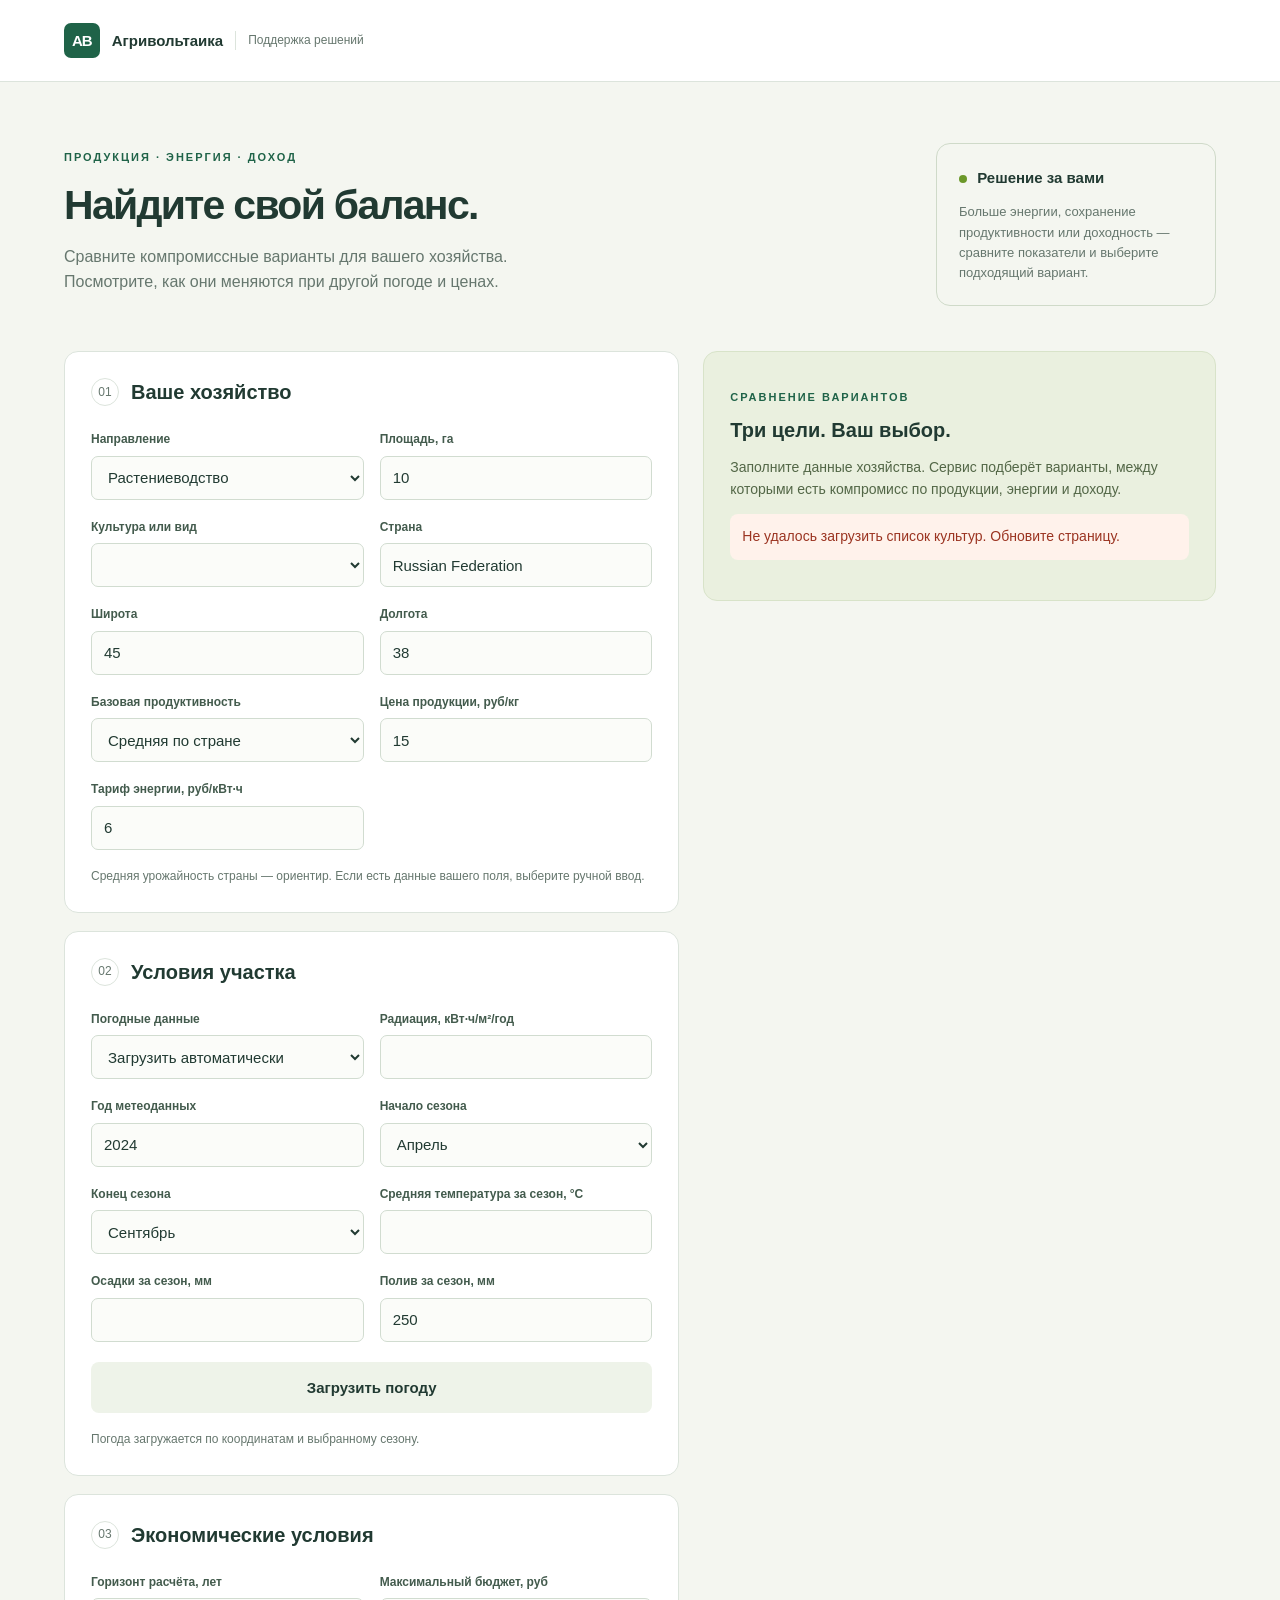
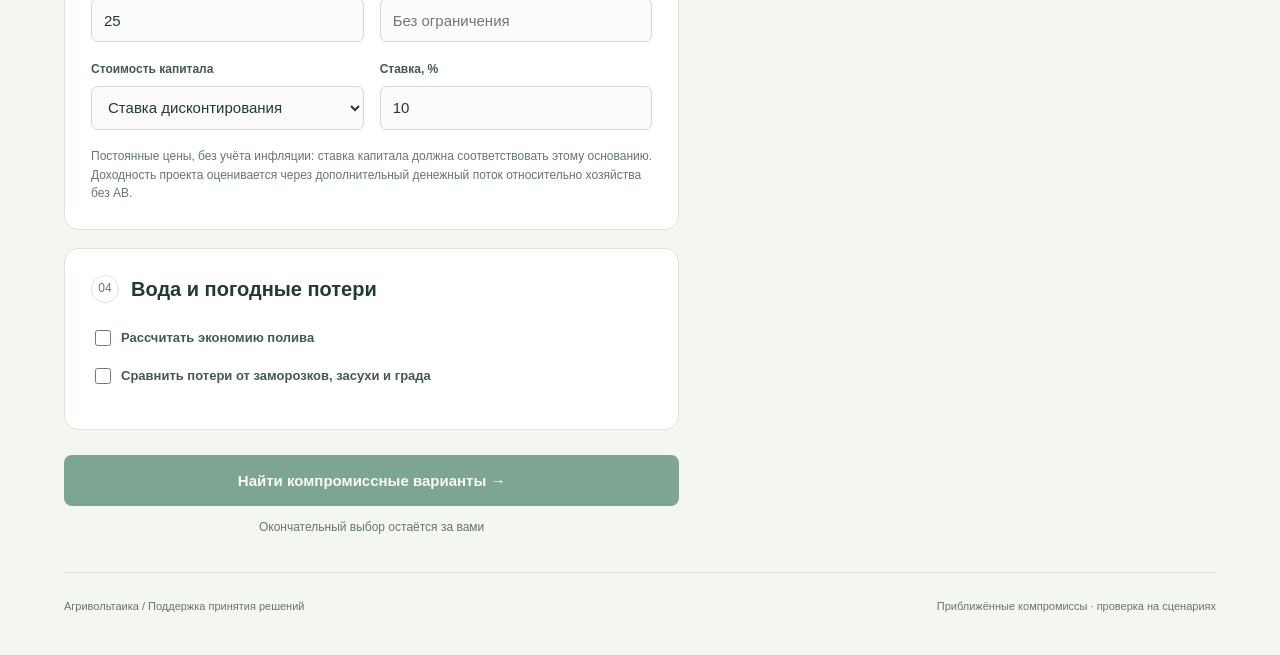
==== static/index.html @ e9e079dd "Add files via upload" ====
<!doctype html><html lang="ru"><head><meta charset="utf-8"><meta name="viewport" content="width=device-width,initial-scale=1"><title>Агривольтаика — выберите свой компромисс</title><link rel="stylesheet" href="/static/styles.css"><script src="/static/app.js" defer></script></head>
<body><header><a class="brand" href="/calculator"><span class="mark">АВ</span>Агривольтаика <span class="tag">Поддержка решений</span></a></header><main>
<div class="intro"><div><p class="eyebrow">ПРОДУКЦИЯ · ЭНЕРГИЯ · ДОХОД</p><h1>Найдите свой баланс.</h1><p class="lead">Сравните компромиссные варианты для вашего хозяйства.<br>Посмотрите, как они меняются при другой погоде и ценах.</p></div><aside><span class="dot"></span> Решение за вами<p>Больше энергии, сохранение продуктивности или доходность — сравните показатели и выберите подходящий вариант.</p></aside></div>
<div class="workspace"><form id="project-form">
<section class="card"><div class="section-title"><span>01</span><h2>Ваше хозяйство</h2></div><div class="fields">
<label>Направление<select name="sector" id="sector"><option value="crop">Растениеводство</option><option value="aqua">Аквакультура</option><option value="forest">Лесное хозяйство</option></select></label>
<label>Площадь, га<input name="area_ha" type="number" min="0.001" max="1000000" step="any" value="10" required></label>
<label>Культура или вид<select name="product_name" id="product-list" required></select></label>
<label>Страна<input name="country" value="Russian Federation" required></label>
<label>Широта<input name="lat" type="number" min="-90" max="90" step="any" value="45" required></label>
<label>Долгота<input name="lon" type="number" min="-180" max="180" step="any" value="38" required></label>
<label id="baseline-mode-field">Базовая продуктивность<select name="baseline_mode" id="baseline-mode"><option value="fao">Средняя по стране</option><option value="manual">Данные моего хозяйства</option></select></label>
<label id="baseline-field"><span id="yield-label">Базовая продуктивность, кг/га/год</span><input name="base_productivity" type="number" min="0.001" max="1000000000" step="any" value="4000"></label>
<label><span id="price-label">Цена продукции, руб/кг</span><input name="product_price" type="number" min="0" step="any" value="15" required></label>
<label>Тариф энергии, руб/кВт·ч<input name="energy_price" type="number" min="0" step="any" value="6" required></label>
</div><p class="hint" id="baseline-note">Средняя урожайность страны — ориентир. Если есть данные вашего поля, выберите ручной ввод.</p></section>
<section class="card"><div class="section-title"><span>02</span><h2>Условия участка</h2></div><div class="fields">
<label>Погодные данные<select name="weather_source" id="weather-source"><option value="nasa">Загрузить автоматически</option><option value="manual">Ввести вручную</option></select></label>
<label id="radiation-field">Радиация, кВт·ч/м²/год<input name="radiation_annual" type="number" min="1" max="4000" step="any" value="1400"></label>
<label>Год метеоданных<input name="weather_year" type="number" min="1984" max="2100" value="2024" required></label>
<label>Начало сезона<select name="season_start_month" id="season-start"></select></label><label>Конец сезона<select name="season_end_month" id="season-end"></select></label>
<label>Средняя температура за сезон, °C<input name="growing_season_temperature_c" type="number" min="-20" max="50" step="any" value="22" required></label>
<label>Осадки за сезон, мм<input name="growing_season_rainfall_mm" type="number" min="0" max="10000" step="any" value="300" required></label>
<label>Полив за сезон, мм<input name="irrigation_mm" type="number" min="0" max="10000" step="any" value="250" required></label>
</div><button type="button" id="load-weather" class="secondary">Загрузить погоду</button><p class="hint" id="weather-status" role="status">Погода загружается по координатам и выбранному сезону.</p></section>
<section class="card"><div class="section-title"><span>03</span><h2>Экономические условия</h2></div><div class="fields">
<label>Горизонт расчёта, лет<input name="project_years" type="number" min="1" max="100" value="25" required></label>
<label>Максимальный бюджет, руб<input name="budget_rub" type="number" min="1" max="1000000000000" step="any" placeholder="Без ограничения"></label>
<label>Стоимость капитала<select name="capital_method" id="capital-method"><option value="direct">Ставка дисконтирования</option><option value="wacc">Рассчитать WACC</option></select></label>
<label id="direct-rate">Ставка, %<input name="discount_rate_pct" type="number" min="0" max="100" step="any" value="10"></label>
</div><div id="wacc-fields" class="fields" hidden>
<label>Доля собственного капитала, %<input name="equity_share_pct" type="number" min="0" max="100" step="any" value="60"></label>
<label>Стоимость собственного капитала, %<input name="cost_of_equity_pct" type="number" min="0" max="100" step="any" value="15"></label>
<label>Стоимость долга, %<input name="cost_of_debt_pct" type="number" min="0" max="100" step="any" value="12"></label>
<label>Налоговая ставка для WACC, %<input name="tax_rate_pct" type="number" min="0" max="100" step="any" value="0"></label></div>
<p class="hint">Постоянные цены, без учёта инфляции: ставка капитала должна соответствовать этому основанию. Доходность проекта оценивается через дополнительный денежный поток относительно хозяйства без АВ.</p></section>
<section class="card crop-only"><div class="section-title"><span>04</span><h2>Вода и погодные потери</h2></div>
<label class="check"><input type="checkbox" name="water_enabled" id="water-enabled"> Рассчитать экономию полива</label>
<div id="water-fields" hidden><div class="fields">
<label>Испарение почвы и расход воды растениями без панелей, мм/сезон<input name="baseline_et_mm" type="number" min="1" step="any" value="500"></label>
<label>Из них испарение с почвы, мм<input name="soil_evaporation_mm" type="number" min="0" step="any" value="150"></label>
<label>Эффективные осадки, мм<input name="effective_rainfall_mm" type="number" min="0" step="any" value="250"></label>
<label>Эффективность полива, доля<input name="irrigation_efficiency" type="number" min="0.01" max="1" step="any" value="0.8"></label>
<label>Переменные затраты на воду, руб/м³<input name="water_cost_rub_m3" type="number" min="0" step="any" value="10"></label>
</div><p class="hint">Экономия различается между вариантами и погодными сценариями. Осадки здесь — часть, доступная растениям, а не общая сумма.</p></div>
<label class="check"><input type="checkbox" name="risks_enabled" id="risks-enabled"> Сравнить потери от заморозков, засухи и града</label>
<div id="risks-fields" hidden><p class="hint">Защитный эффект по умолчанию не предполагается. Предельные снижения — ваши сценарные допущения; фактическое расчётное снижение зависит от варианта.</p><div id="hazards"></div>
<label class="check"><input type="checkbox" name="events_are_mutually_exclusive"> Классы событий не пересекаются</label>
<label class="check"><input type="checkbox" name="include_in_cash_flow"> Учесть ожидаемые потери в доходе</label>
<p class="hint">Для включения в доход задайте продуктивность до этих потерь. Средняя продуктивность уже может включать погодные потери.</p></div></section>
<div class="submit-bar"><button type="submit" id="calculate">Найти компромиссные варианты →</button><p>Окончательный выбор остаётся за вами</p></div></form>
<aside class="results" aria-live="polite"><div class="card result-intro"><p class="eyebrow">СРАВНЕНИЕ ВАРИАНТОВ</p><h2 id="result-title">Три цели. Ваш выбор.</h2><p id="result-note">Заполните данные хозяйства. Сервис подберёт варианты, между которыми есть компромисс по продукции, энергии и доходу.</p><p id="progress" hidden>Сравниваем варианты и проверяем погодные и экономические сценарии…</p><p id="stale" class="notice" hidden>Данные изменены. Пересчитайте варианты перед выбором.</p><p id="error" role="alert" hidden></p></div>
<div id="result" hidden><div class="card"><h3>Энергия и продуктивность</h3><svg id="pareto-chart" viewBox="0 0 500 240" role="img" aria-label="Компромиссы между продуктивностью и выработкой энергии"></svg><p class="hint">Каждая точка — вариант. Нажмите, чтобы посмотреть его показатели. Зелёный цвет — NPV не ниже нуля.</p><div id="variant-buttons" class="variant-buttons"></div><details><summary>Сравнить все варианты по трём целям</summary><div class="table-scroll"><table><thead><tr><th>Вариант</th><th>Продуктивность</th><th>МВт·ч/год</th><th>NPV, млн ₽</th><th>Поток первого года, млн ₽</th></tr></thead><tbody id="comparison-table"></tbody></table></div></details></div>
<div class="card"><p class="eyebrow" id="variant-title"></p><div class="metrics"><div class="metric"><span>Продуктивность</span><strong id="yield"></strong><small id="yield-change"></small></div><div class="metric"><span>Годовая выработка</span><strong id="generation"></strong><small id="power"></small></div><div class="metric primary"><span>NPV проекта</span><strong id="npv"></strong><small id="rate-used"></small></div><div class="metric"><span>Поток в первый год</span><strong id="income"></strong><small>прирост относительно хозяйства без АВ</small></div></div><dl id="effects"></dl><div id="risk-results"></div><button id="choose" type="button">Выбрать этот вариант</button><p id="selection-status" class="hint"></p></div>
<div class="card"><h3>Устойчивость к изменению условий</h3><p id="robustness-note"></p><div class="table-scroll"><table><thead><tr><th>Сценарий</th><th>Продуктивность</th><th>Энергия, МВт·ч</th><th>NPV, млн ₽</th></tr></thead><tbody id="scenario-table"></tbody></table></div><p class="hint">Сценарии равноправны. Доля положительных результатов не означает вероятность успеха.</p></div>
<div class="card"><p class="hint" id="calculation-id"></p><button id="download" type="button" class="secondary">Скачать сравнение JSON</button></div></div></aside></div>
<footer>Агривольтаика / Поддержка принятия решений <span>Приближённые компромиссы · проверка на сценариях</span></footer></main></body></html>
---- static/styles.css ----
:root{--ink:#213a32;--muted:#66776e;--green:#1f6348;--line:#dce4dc;--paper:#f4f6f0;--white:#fff;--accent:#ddea99}*{box-sizing:border-box}body{margin:0;background:var(--paper);color:var(--ink);font:15px/1.55 -apple-system,BlinkMacSystemFont,"Segoe UI",sans-serif}header{padding:23px 5%;display:flex;justify-content:space-between;align-items:center;border-bottom:1px solid var(--line);background:#fff}a{color:inherit;text-decoration:none}.brand{display:flex;align-items:center;gap:12px;font-weight:650}.mark{padding:6px 8px;background:var(--green);color:white;border-radius:7px;letter-spacing:-1px}.tag{font-size:12px;font-weight:400;color:var(--muted);border-left:1px solid var(--line);padding-left:12px}main{max-width:1440px;margin:auto;padding:0 5%}.intro{display:flex;align-items:center;justify-content:space-between;gap:45px;padding:56px 0 40px}.eyebrow{font-size:11px;letter-spacing:2px;font-weight:750;color:var(--green)}h1{font-size:clamp(30px,3.2vw,48px);line-height:1.15;letter-spacing:-1.7px;margin:16px 0}h2{font-size:20px;line-height:1.3;margin:0}h3{font-size:15px;margin:0 0 18px}.lead{color:var(--muted);font-size:16px}.intro aside{max-width:280px;padding:22px;border:1px solid #cfdac9;border-radius:14px;font-weight:600}.intro aside p{font-size:13px;color:var(--muted);font-weight:400;margin-bottom:0}.dot{display:inline-block;width:8px;height:8px;background:#6b9829;border-radius:50%;margin-right:6px}.workspace{display:grid;grid-template-columns:minmax(0,1.2fr) minmax(0,1fr);gap:24px;align-items:start}.card{background:var(--white);border:1px solid var(--line);border-radius:14px;padding:26px;margin-bottom:18px}.section-title{display:flex;align-items:center;gap:12px;margin-bottom:24px}.section-title>span{font-size:12px;color:var(--muted);border:1px solid var(--line);border-radius:50%;width:28px;height:28px;display:grid;place-items:center}.fields{display:grid;grid-template-columns:1fr 1fr;gap:18px 16px;margin-top:14px}label{display:flex;flex-direction:column;gap:7px;font-size:12px;font-weight:550;color:#435b4d}input,select{font:15px inherit;font-size:15px;background:#fbfcf9;color:var(--ink);border:1px solid #d1dcd0;border-radius:7px;padding:11px 12px;width:100%;height:44px}input:focus,select:focus,button:focus-visible{outline:2px solid #87ac74;outline-offset:2px}.hint{font-size:12px;line-height:1.55;color:var(--muted);margin:17px 0 0}.check{flex-direction:row;align-items:center;margin:16px 0;font-size:13px}.check input{width:16px;height:16px;accent-color:var(--green)}.hazard{border-top:1px solid var(--line);padding-top:18px;margin-top:20px}.hazard h3{margin:0}.submit-bar{margin:25px 0 35px}.submit-bar p{font-size:12px;color:var(--muted);text-align:center}button{cursor:pointer;font:inherit;border:0;border-radius:8px;padding:14px 20px;background:var(--green);color:#fff;font-weight:650;width:100%}button span{float:right}button:disabled{opacity:.55;cursor:wait}.secondary{background:#eef3e9;color:var(--ink);margin-top:20px}.results{position:sticky;top:22px}.result-intro{background:#eaf0df;border-color:#d8e3c9}.result-intro p:not(.eyebrow){color:#536747;font-size:14px}.metrics{display:grid;grid-template-columns:1fr 1fr;gap:12px;margin-bottom:18px}.metric{background:white;border:1px solid var(--line);padding:20px;border-radius:12px;display:flex;flex-direction:column;gap:9px}.metric.primary{background:var(--green);color:#fff}.metric span{font-size:12px}.metric strong{font-size:23px;font-weight:650;line-height:1.2}.metric small{font-size:10px;opacity:.8}dl{margin:0}dl div{display:flex;justify-content:space-between;gap:12px;padding:12px 0;border-bottom:1px solid #edf0e9}dt{font-size:13px;color:var(--muted)}dd{margin:0;text-align:right;font-weight:650;font-size:14px}#warnings{font-size:12px;color:var(--muted);padding-left:17px}#warnings li{margin-bottom:9px}#model-note{font-size:13px}#error{color:#9b3421!important;padding:12px;background:#fff2eb;border-radius:8px}.notice{color:#84622a!important}.table-scroll{overflow:auto;max-height:320px}table{border-collapse:collapse;width:100%;font-size:11px}th,td{text-align:right;padding:9px 4px;border-bottom:1px solid var(--line)}th:first-child,td:first-child{text-align:left}summary{font-size:12px;cursor:pointer;margin-top:20px}#cash-chart{width:100%;height:auto}footer{display:flex;justify-content:space-between;gap:20px;border-top:1px solid var(--line);padding:25px 0 40px;font-size:11px;color:var(--muted)}[hidden]{display:none!important}@media(max-width:1000px){main{padding:0 4%}.workspace{grid-template-columns:1fr 1fr}.card{padding:20px}.fields{grid-template-columns:1fr}.intro{gap:24px}.metric{padding:15px}.metric strong{font-size:19px}}@media(max-width:720px){.workspace{grid-template-columns:1fr}.results{position:static}.intro{display:block;padding:30px 0}.intro aside{max-width:none;margin-top:25px}.tag{display:none}.fields{grid-template-columns:1fr 1fr}header{padding:17px 4%}footer{display:block}footer span{display:block;margin-top:8px}}@media(max-width:380px){.fields,.metrics{grid-template-columns:1fr}}@media(prefers-reduced-motion:no-preference){button{transition:background .15s}button:hover{background:#2d7759}}
.variant-buttons{display:flex;gap:7px;flex-wrap:wrap;margin-top:14px}.variant-buttons button{width:34px;padding:6px;border:1px solid #d1dcd0;background:#f4f6f0;color:#31523d}.variant-buttons button.active{background:var(--green);color:white}#pareto-chart{width:100%;height:auto}#pareto-chart circle{cursor:pointer}#pareto-chart circle:focus{outline:none;stroke:#233a28;stroke-width:3}#scenario-table td:first-child{min-width:155px}#choose{margin-top:22px}.results{position:static}#robustness-note{font-size:13px}.metrics .metric{border-radius:8px}

.results,.card{min-width:0}.table-variant{width:auto;padding:4px 9px;font-size:11px}#comparison-table td{white-space:nowrap}
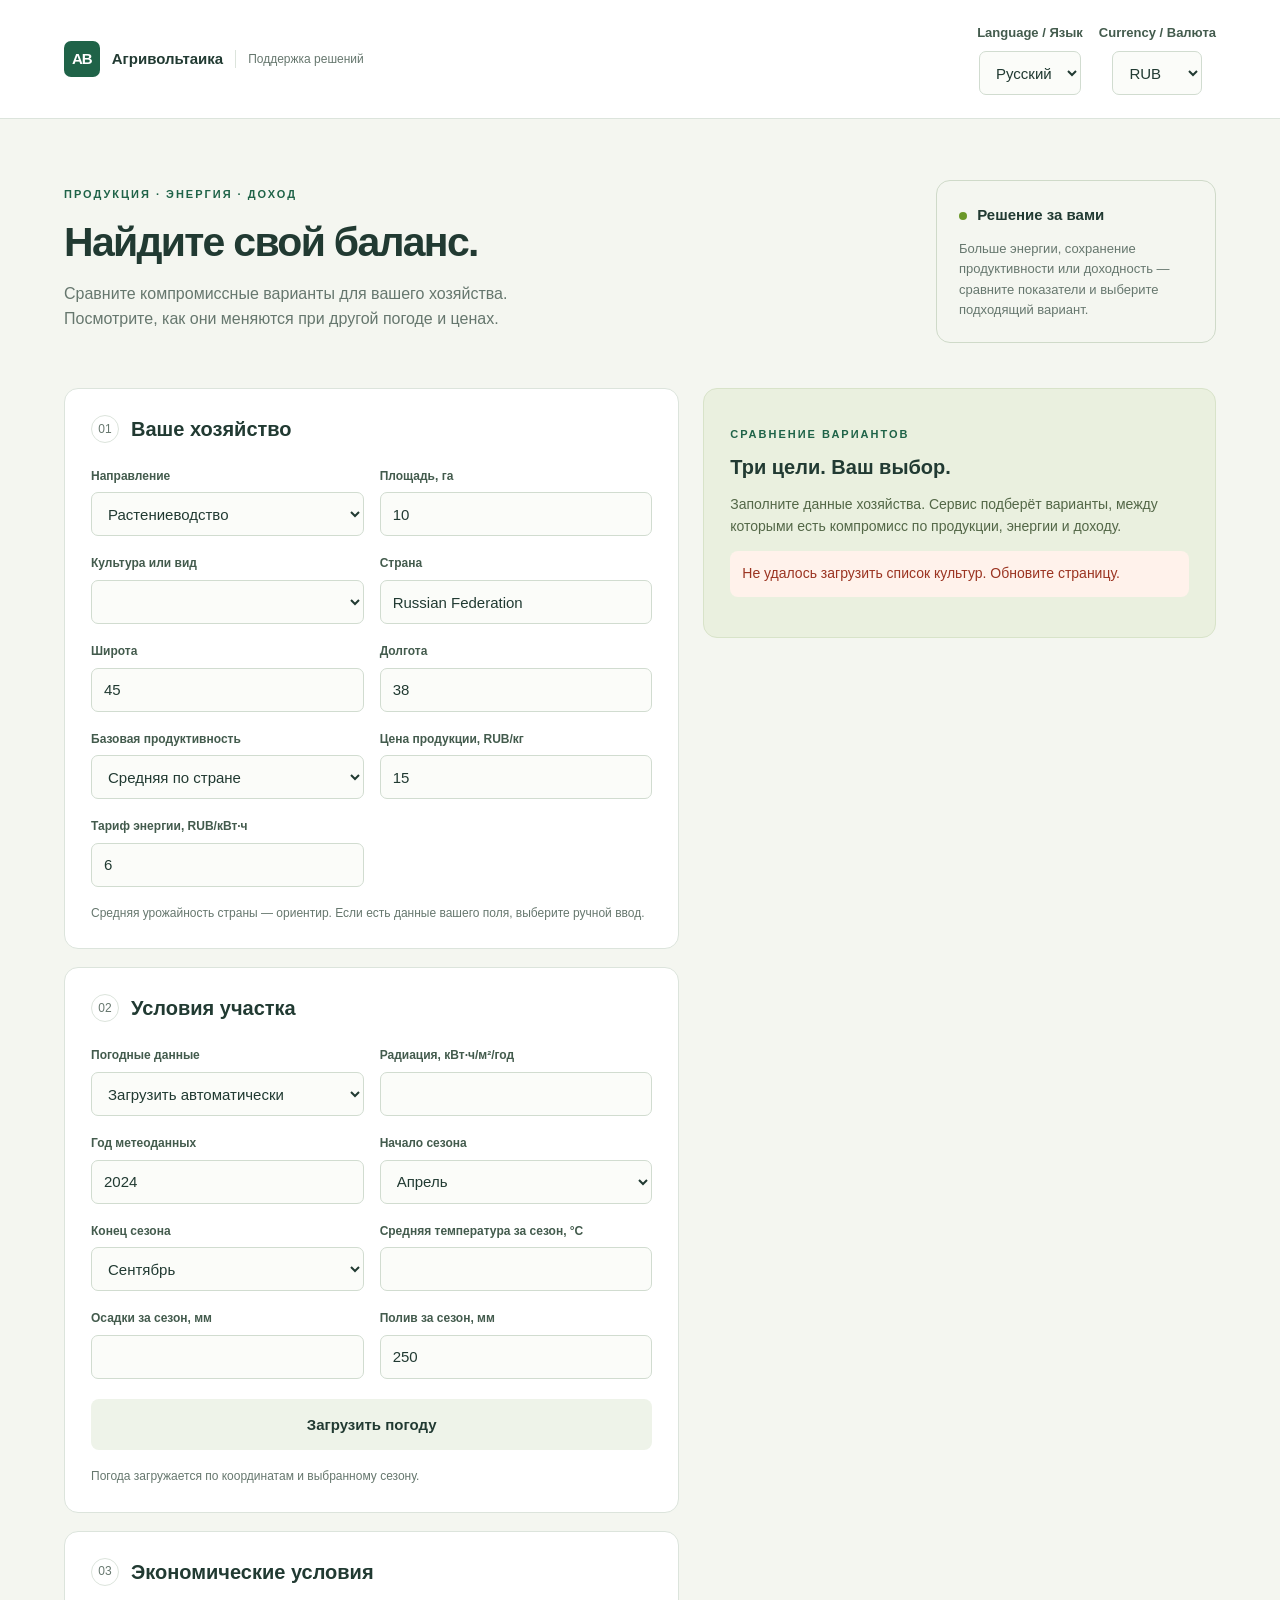
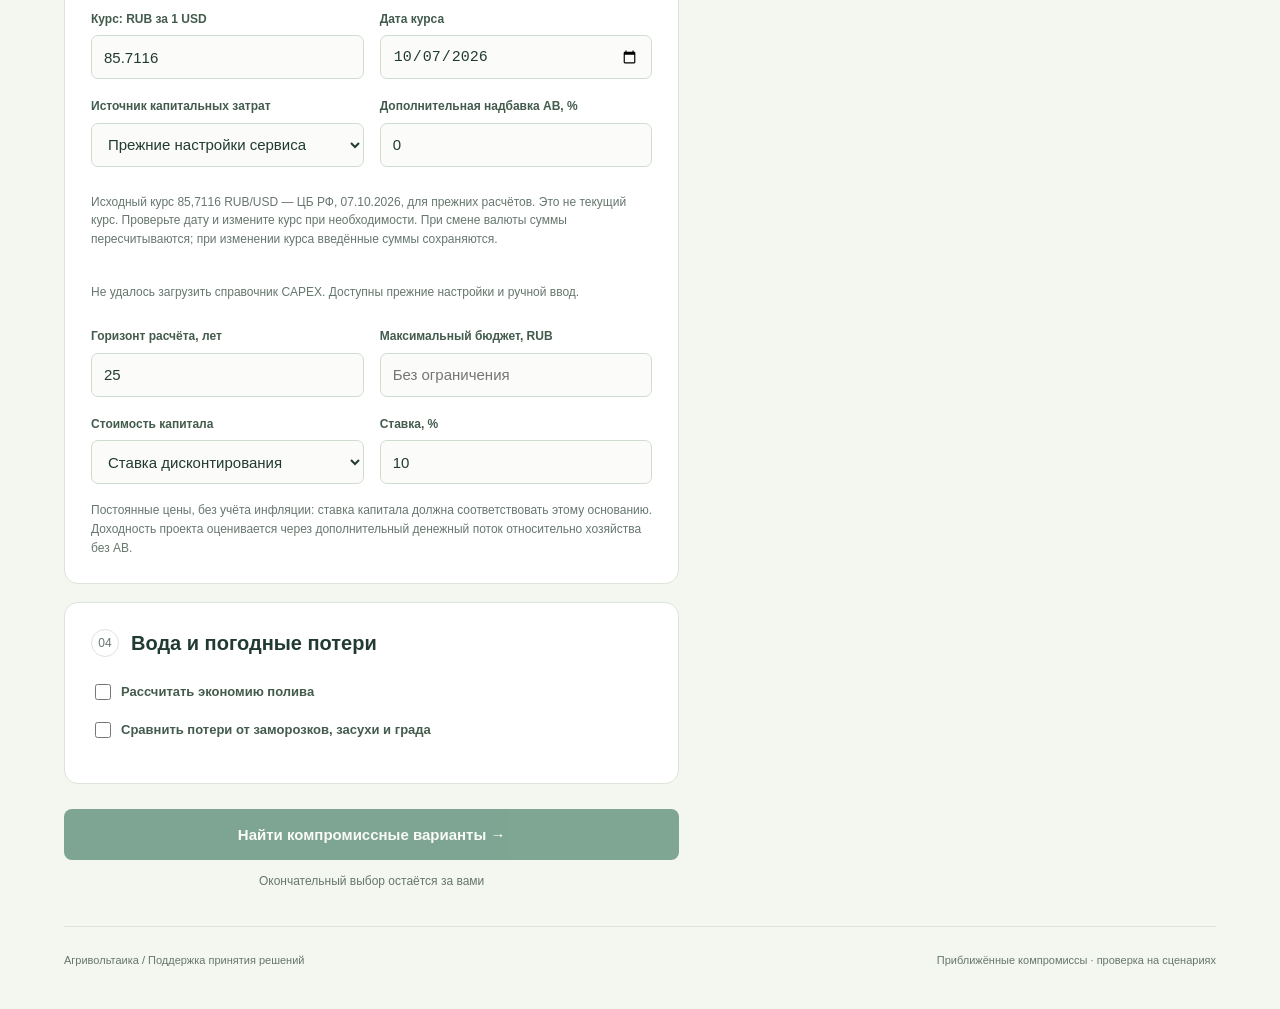
==== commit eb224a1d: "Add files via upload" ====
--- a/static/index.html
+++ b/static/index.html
@@ -1,12 +1,12 @@
-<!doctype html><html lang="ru"><head><meta charset="utf-8"><meta name="viewport" content="width=device-width,initial-scale=1"><title>Агривольтаика — выберите свой компромисс</title><link rel="stylesheet" href="/static/styles.css"><script src="/static/app.js" defer></script></head>
-<body><header><a class="brand" href="/calculator"><span class="mark">АВ</span>Агривольтаика <span class="tag">Поддержка решений</span></a></header><main>
+<!doctype html><html lang="ru"><head><meta charset="utf-8"><meta name="viewport" content="width=device-width,initial-scale=1"><title>Агривольтаика — выберите свой компромисс</title><link rel="stylesheet" href="/static/styles.css"><script src="/static/i18n.js" defer></script><script src="/static/app.js" defer></script></head>
+<body><header><a class="brand" href="/calculator"><span class="mark">АВ</span>Агривольтаика <span class="tag">Поддержка решений</span></a><div class="locale-controls"><label>Language / Язык <select id="ui-language"><option value="ru">Русский</option><option value="en">English</option></select></label><label>Currency / Валюта <select id="ui-currency"><option value="RUB">RUB</option><option value="USD">USD</option></select></label></div></header><main>
 <div class="intro"><div><p class="eyebrow">ПРОДУКЦИЯ · ЭНЕРГИЯ · ДОХОД</p><h1>Найдите свой баланс.</h1><p class="lead">Сравните компромиссные варианты для вашего хозяйства.<br>Посмотрите, как они меняются при другой погоде и ценах.</p></div><aside><span class="dot"></span> Решение за вами<p>Больше энергии, сохранение продуктивности или доходность — сравните показатели и выберите подходящий вариант.</p></aside></div>
 <div class="workspace"><form id="project-form">
 <section class="card"><div class="section-title"><span>01</span><h2>Ваше хозяйство</h2></div><div class="fields">
 <label>Направление<select name="sector" id="sector"><option value="crop">Растениеводство</option><option value="aqua">Аквакультура</option><option value="forest">Лесное хозяйство</option></select></label>
 <label>Площадь, га<input name="area_ha" type="number" min="0.001" max="1000000" step="any" value="10" required></label>
 <label>Культура или вид<select name="product_name" id="product-list" required></select></label>
-<label>Страна<input name="country" value="Russian Federation" required></label>
+<label>Страна<input name="country" value="Russian Federation" list="country-list" required><datalist id="country-list"></datalist></label>
 <label>Широта<input name="lat" type="number" min="-90" max="90" step="any" value="45" required></label>
 <label>Долгота<input name="lon" type="number" min="-180" max="180" step="any" value="38" required></label>
 <label id="baseline-mode-field">Базовая продуктивность<select name="baseline_mode" id="baseline-mode"><option value="fao">Средняя по стране</option><option value="manual">Данные моего хозяйства</option></select></label>
@@ -24,6 +24,13 @@
 <label>Полив за сезон, мм<input name="irrigation_mm" type="number" min="0" max="10000" step="any" value="250" required></label>
 </div><button type="button" id="load-weather" class="secondary">Загрузить погоду</button><p class="hint" id="weather-status" role="status">Погода загружается по координатам и выбранному сезону.</p></section>
 <section class="card"><div class="section-title"><span>03</span><h2>Экономические условия</h2></div><div class="fields">
+<label><span id="fx-label"></span><input name="usd_rub" id="usd-rub" type="number" min="0.000001" max="10000" step="any" value="85.7116" required></label>
+<label><span id="fx-date-label"></span><input name="fx_date" id="fx-date" type="date" value="2026-10-07" required></label>
+<label><span id="capex-mode-label"></span><select name="capex_mode" id="capex-mode"><option value="legacy"></option><option value="country"></option><option value="manual"></option></select></label>
+<label id="benchmark-field"><span id="benchmark-label"></span><select name="capex_benchmark_id" id="capex-benchmark"></select></label>
+<label id="manual-capex-field"><span id="manual-capex-label"></span><input name="capex_per_kw_rub" type="number" min="0.000001" max="100000000" step="any" value="60000"></label>
+<label><span id="premium-label"></span><input name="av_premium_pct" type="number" min="0" max="1000" step="any" value="0" required></label>
+<p class="hint wide" id="fx-note"></p><p class="hint wide" id="cost-note"></p>
 <label>Горизонт расчёта, лет<input name="project_years" type="number" min="1" max="100" value="25" required></label>
 <label>Максимальный бюджет, руб<input name="budget_rub" type="number" min="1" max="1000000000000" step="any" placeholder="Без ограничения"></label>
 <label>Стоимость капитала<select name="capital_method" id="capital-method"><option value="direct">Ставка дисконтирования</option><option value="wacc">Рассчитать WACC</option></select></label>
@@ -53,5 +60,5 @@
 <div id="result" hidden><div class="card"><h3>Энергия и продуктивность</h3><svg id="pareto-chart" viewBox="0 0 500 240" role="img" aria-label="Компромиссы между продуктивностью и выработкой энергии"></svg><p class="hint">Каждая точка — вариант. Нажмите, чтобы посмотреть его показатели. Зелёный цвет — NPV не ниже нуля.</p><div id="variant-buttons" class="variant-buttons"></div><details><summary>Сравнить все варианты по трём целям</summary><div class="table-scroll"><table><thead><tr><th>Вариант</th><th>Продуктивность</th><th>МВт·ч/год</th><th>NPV, млн ₽</th><th>Поток первого года, млн ₽</th></tr></thead><tbody id="comparison-table"></tbody></table></div></details></div>
 <div class="card"><p class="eyebrow" id="variant-title"></p><div class="metrics"><div class="metric"><span>Продуктивность</span><strong id="yield"></strong><small id="yield-change"></small></div><div class="metric"><span>Годовая выработка</span><strong id="generation"></strong><small id="power"></small></div><div class="metric primary"><span>NPV проекта</span><strong id="npv"></strong><small id="rate-used"></small></div><div class="metric"><span>Поток в первый год</span><strong id="income"></strong><small>прирост относительно хозяйства без АВ</small></div></div><dl id="effects"></dl><div id="risk-results"></div><button id="choose" type="button">Выбрать этот вариант</button><p id="selection-status" class="hint"></p></div>
 <div class="card"><h3>Устойчивость к изменению условий</h3><p id="robustness-note"></p><div class="table-scroll"><table><thead><tr><th>Сценарий</th><th>Продуктивность</th><th>Энергия, МВт·ч</th><th>NPV, млн ₽</th></tr></thead><tbody id="scenario-table"></tbody></table></div><p class="hint">Сценарии равноправны. Доля положительных результатов не означает вероятность успеха.</p></div>
-<div class="card"><p class="hint" id="calculation-id"></p><button id="download" type="button" class="secondary">Скачать сравнение JSON</button></div></div></aside></div>
+<div class="card"><p class="hint" id="result-cost-basis"></p><p class="hint" id="calculation-id"></p><button id="download" type="button" class="secondary">Скачать сравнение JSON</button></div></div></aside></div>
 <footer>Агривольтаика / Поддержка принятия решений <span>Приближённые компромиссы · проверка на сценариях</span></footer></main></body></html>
--- a/static/styles.css
+++ b/static/styles.css
@@ -2,3 +2,4 @@
 .variant-buttons{display:flex;gap:7px;flex-wrap:wrap;margin-top:14px}.variant-buttons button{width:34px;padding:6px;border:1px solid #d1dcd0;background:#f4f6f0;color:#31523d}.variant-buttons button.active{background:var(--green);color:white}#pareto-chart{width:100%;height:auto}#pareto-chart circle{cursor:pointer}#pareto-chart circle:focus{outline:none;stroke:#233a28;stroke-width:3}#scenario-table td:first-child{min-width:155px}#choose{margin-top:22px}.results{position:static}#robustness-note{font-size:13px}.metrics .metric{border-radius:8px}
 
 .results,.card{min-width:0}.table-variant{width:auto;padding:4px 9px;font-size:11px}#comparison-table td{white-space:nowrap}
+.locale-controls{display:flex;gap:16px;flex-wrap:wrap}.locale-controls label{display:flex;align-items:center;gap:8px;font-size:13px}.locale-controls select{width:auto;min-width:90px}header{flex-wrap:wrap;gap:16px}.wide{grid-column:1/-1}#cost-note a{color:#235b45;text-decoration:underline}#fx-note,#cost-note{margin:8px 0}#result-cost-basis{overflow-wrap:anywhere}
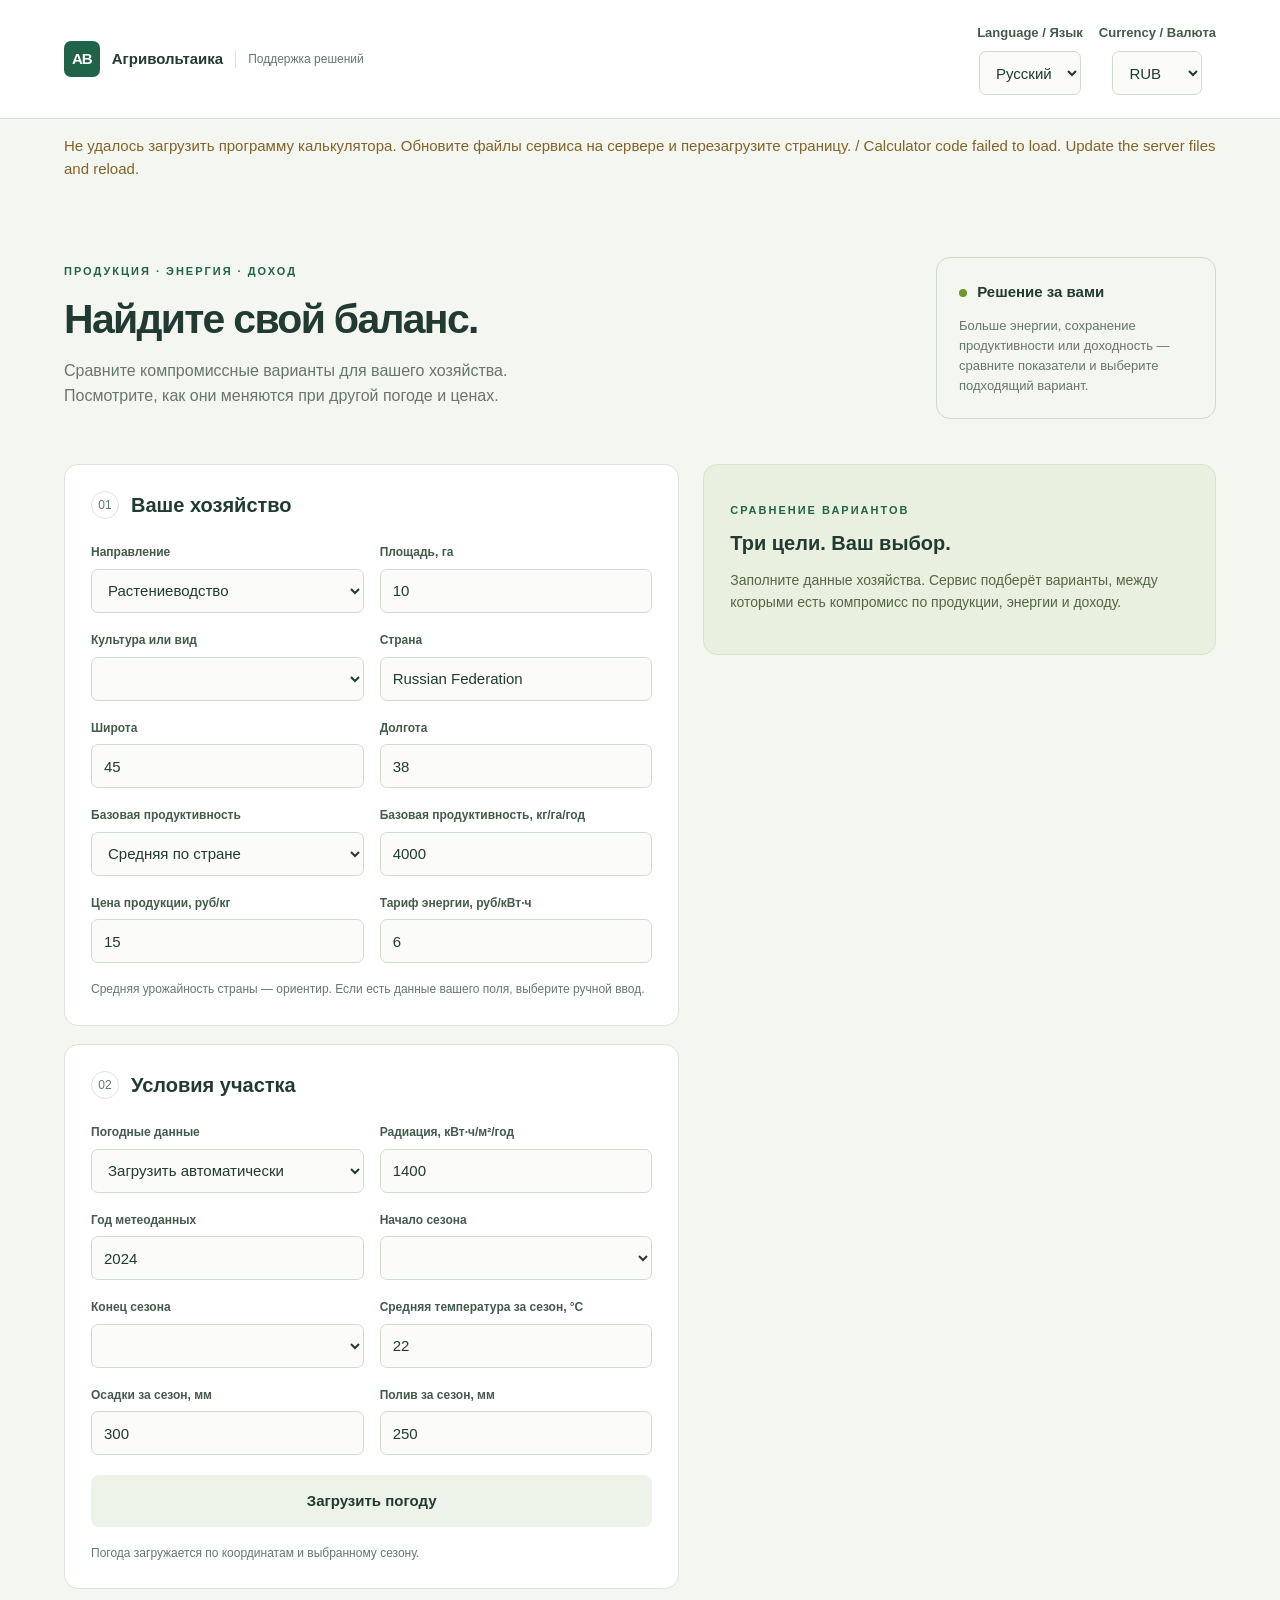
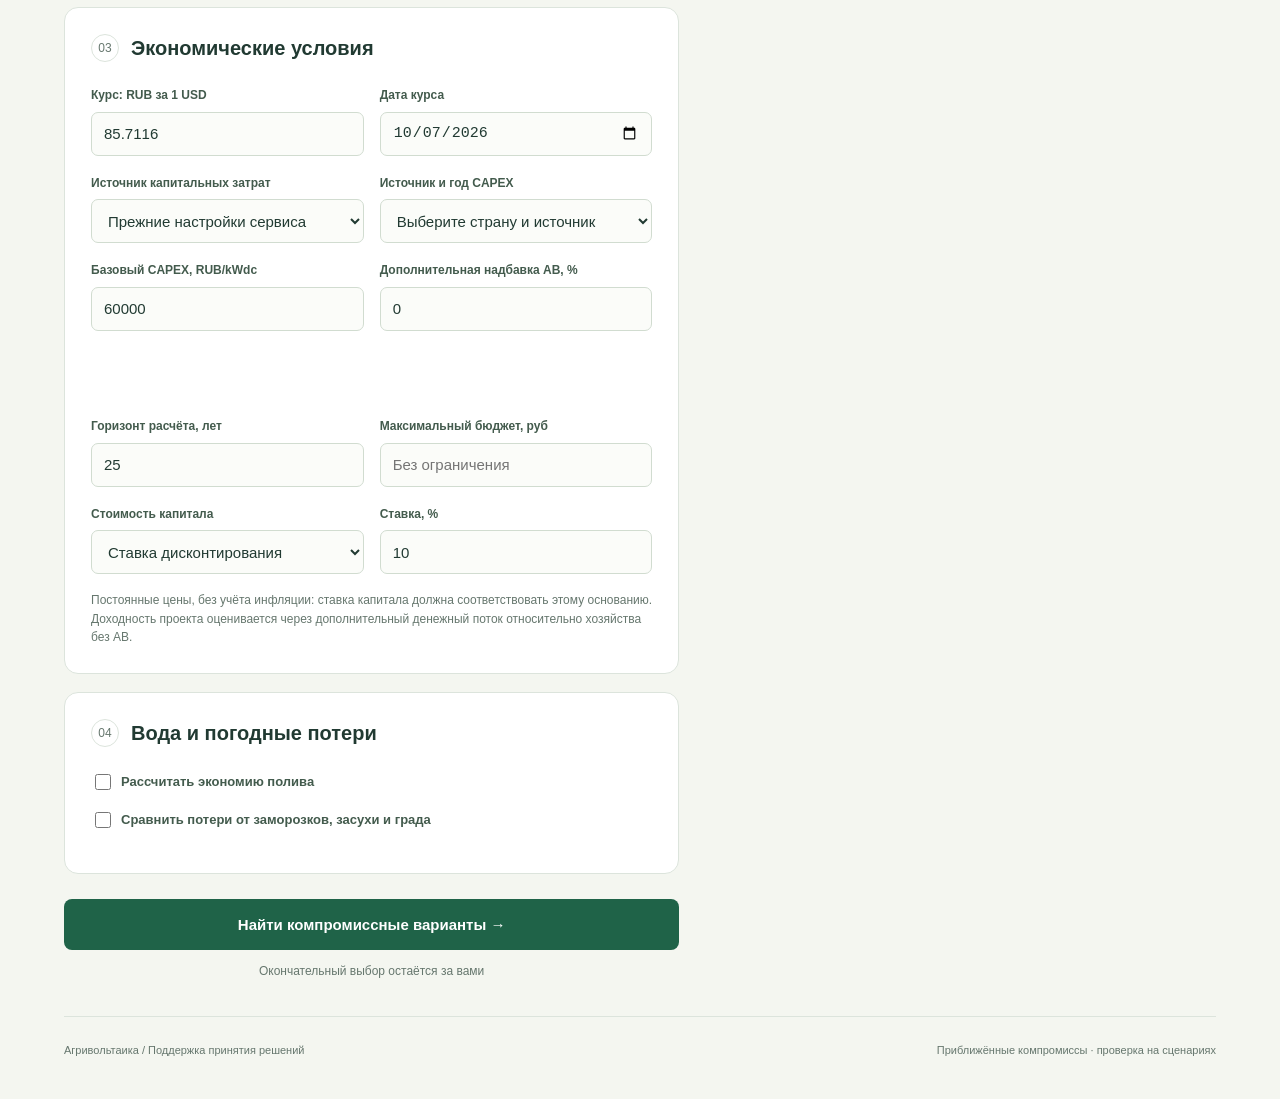
==== commit eb97514b: "Add files via upload" ====
--- a/static/index.html
+++ b/static/index.html
@@ -1,5 +1,5 @@
-<!doctype html><html lang="ru"><head><meta charset="utf-8"><meta name="viewport" content="width=device-width,initial-scale=1"><title>Агривольтаика — выберите свой компромисс</title><link rel="stylesheet" href="/static/styles.css"><script src="/static/i18n.js" defer></script><script src="/static/app.js" defer></script></head>
-<body><header><a class="brand" href="/calculator"><span class="mark">АВ</span>Агривольтаика <span class="tag">Поддержка решений</span></a><div class="locale-controls"><label>Language / Язык <select id="ui-language"><option value="ru">Русский</option><option value="en">English</option></select></label><label>Currency / Валюта <select id="ui-currency"><option value="RUB">RUB</option><option value="USD">USD</option></select></label></div></header><main>
+<!doctype html><html lang="ru"><head><meta charset="utf-8"><meta name="viewport" content="width=device-width,initial-scale=1"><title>Агривольтаика — выберите свой компромисс</title><link rel="stylesheet" href="/static/styles.css?v=20261029"><script src="/static/calculator-20261029.js" defer onerror="document.getElementById('startup-error').hidden=false"></script></head>
+<body><header><a class="brand" href="/calculator"><span class="mark">АВ</span>Агривольтаика <span class="tag">Поддержка решений</span></a><div class="locale-controls"><label>Language / Язык <select id="ui-language"><option value="ru">Русский</option><option value="en">English</option></select></label><label>Currency / Валюта <select id="ui-currency"><option value="RUB">RUB</option><option value="USD">USD</option></select></label></div></header><main><p id="startup-error" role="alert" class="notice" hidden>Не удалось загрузить программу калькулятора. Обновите файлы сервиса на сервере и перезагрузите страницу. / Calculator code failed to load. Update the server files and reload.</p><noscript>Для калькулятора необходимо включить JavaScript. / Please enable JavaScript.</noscript>
 <div class="intro"><div><p class="eyebrow">ПРОДУКЦИЯ · ЭНЕРГИЯ · ДОХОД</p><h1>Найдите свой баланс.</h1><p class="lead">Сравните компромиссные варианты для вашего хозяйства.<br>Посмотрите, как они меняются при другой погоде и ценах.</p></div><aside><span class="dot"></span> Решение за вами<p>Больше энергии, сохранение продуктивности или доходность — сравните показатели и выберите подходящий вариант.</p></aside></div>
 <div class="workspace"><form id="project-form">
 <section class="card"><div class="section-title"><span>01</span><h2>Ваше хозяйство</h2></div><div class="fields">
@@ -24,12 +24,12 @@
 <label>Полив за сезон, мм<input name="irrigation_mm" type="number" min="0" max="10000" step="any" value="250" required></label>
 </div><button type="button" id="load-weather" class="secondary">Загрузить погоду</button><p class="hint" id="weather-status" role="status">Погода загружается по координатам и выбранному сезону.</p></section>
 <section class="card"><div class="section-title"><span>03</span><h2>Экономические условия</h2></div><div class="fields">
-<label><span id="fx-label"></span><input name="usd_rub" id="usd-rub" type="number" min="0.000001" max="10000" step="any" value="85.7116" required></label>
-<label><span id="fx-date-label"></span><input name="fx_date" id="fx-date" type="date" value="2026-10-07" required></label>
-<label><span id="capex-mode-label"></span><select name="capex_mode" id="capex-mode"><option value="legacy"></option><option value="country"></option><option value="manual"></option></select></label>
-<label id="benchmark-field"><span id="benchmark-label"></span><select name="capex_benchmark_id" id="capex-benchmark"></select></label>
-<label id="manual-capex-field"><span id="manual-capex-label"></span><input name="capex_per_kw_rub" type="number" min="0.000001" max="100000000" step="any" value="60000"></label>
-<label><span id="premium-label"></span><input name="av_premium_pct" type="number" min="0" max="1000" step="any" value="0" required></label>
+<label><span id="fx-label">Курс: RUB за 1 USD</span><input name="usd_rub" id="usd-rub" type="number" min="0.000001" max="10000" step="any" value="85.7116" required></label>
+<label><span id="fx-date-label">Дата курса</span><input name="fx_date" id="fx-date" type="date" value="2026-10-07" required></label>
+<label><span id="capex-mode-label">Источник капитальных затрат</span><select name="capex_mode" id="capex-mode"><option value="legacy">Прежние настройки сервиса</option><option value="country">Страновой ориентир СЭС</option><option value="manual">Моя оценка проекта</option></select></label>
+<label id="benchmark-field"><span id="benchmark-label">Источник и год CAPEX</span><select name="capex_benchmark_id" id="capex-benchmark"><option value="">Выберите страну и источник</option></select></label>
+<label id="manual-capex-field"><span id="manual-capex-label">Базовый CAPEX, RUB/kWdc</span><input name="capex_per_kw_rub" type="number" min="0.000001" max="100000000" step="any" value="60000"></label>
+<label><span id="premium-label">Дополнительная надбавка АВ, %</span><input name="av_premium_pct" type="number" min="0" max="1000" step="any" value="0" required></label>
 <p class="hint wide" id="fx-note"></p><p class="hint wide" id="cost-note"></p>
 <label>Горизонт расчёта, лет<input name="project_years" type="number" min="1" max="100" value="25" required></label>
 <label>Максимальный бюджет, руб<input name="budget_rub" type="number" min="1" max="1000000000000" step="any" placeholder="Без ограничения"></label>
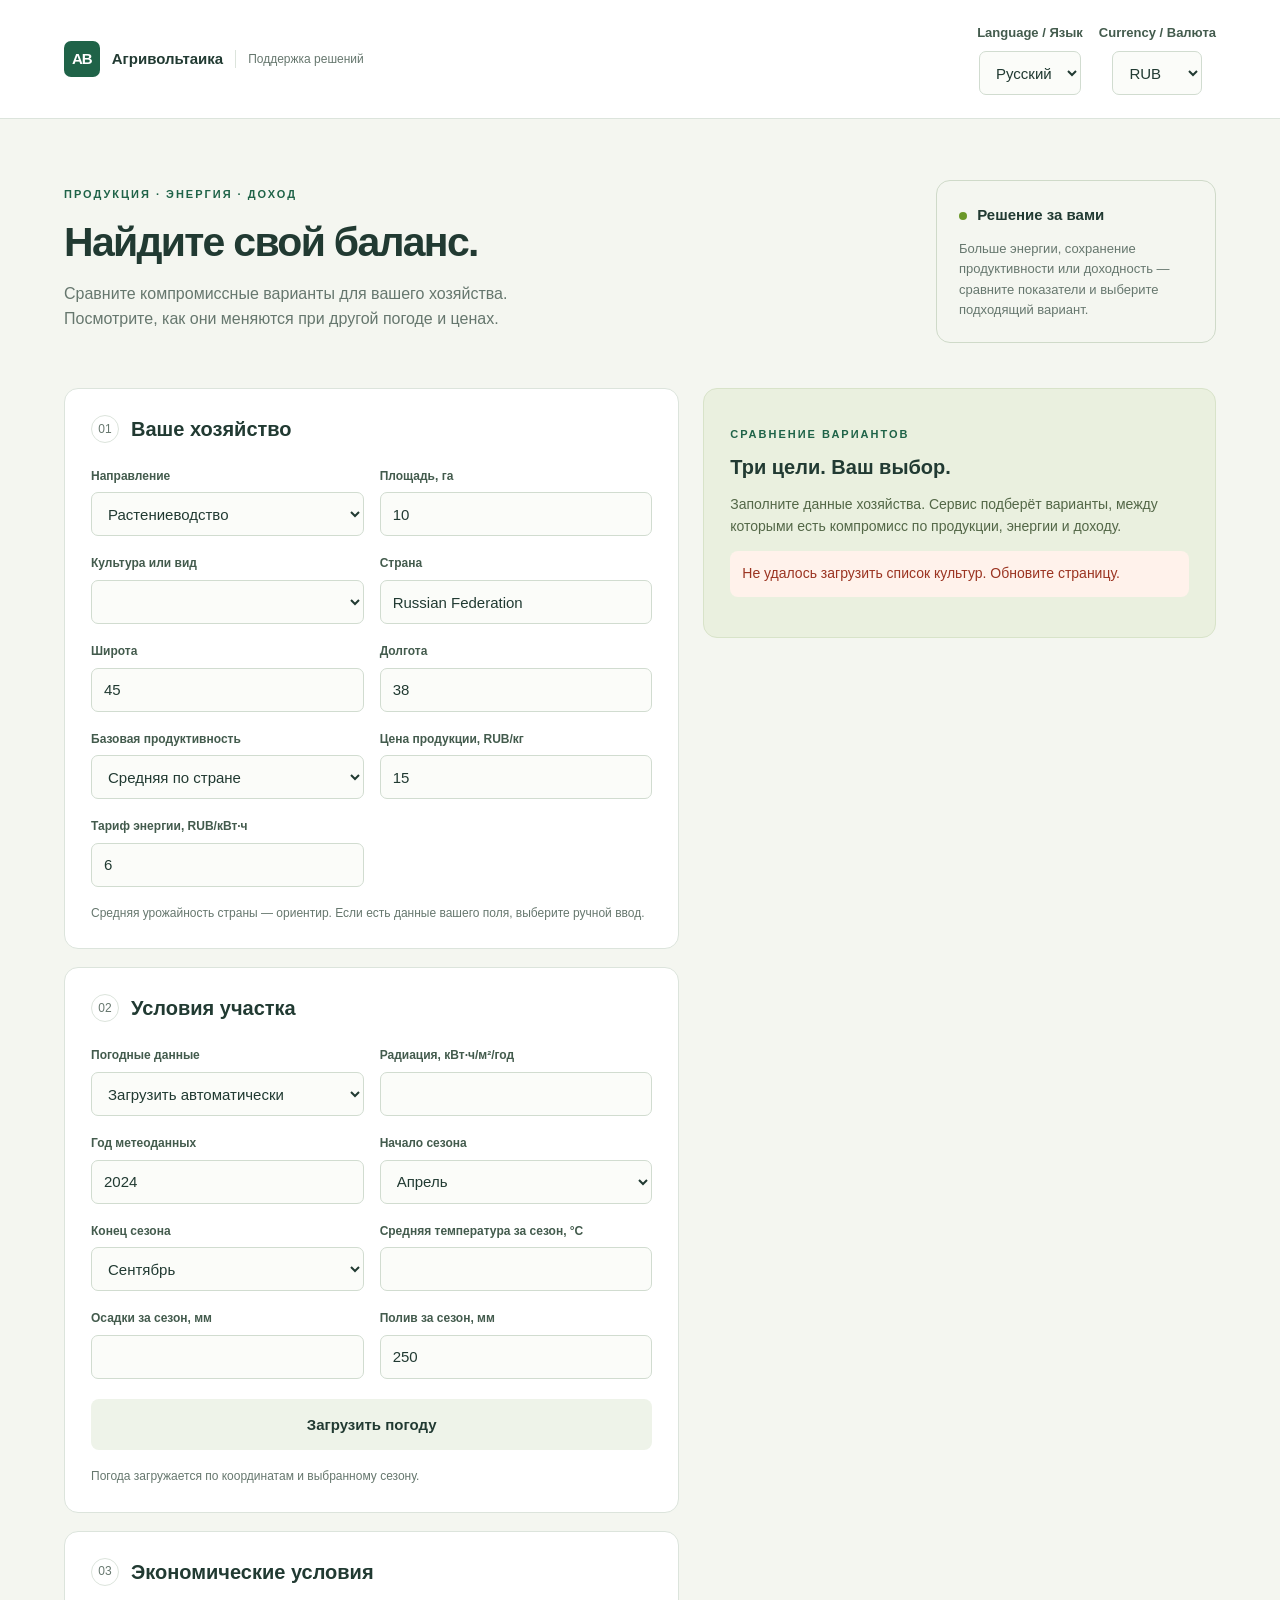
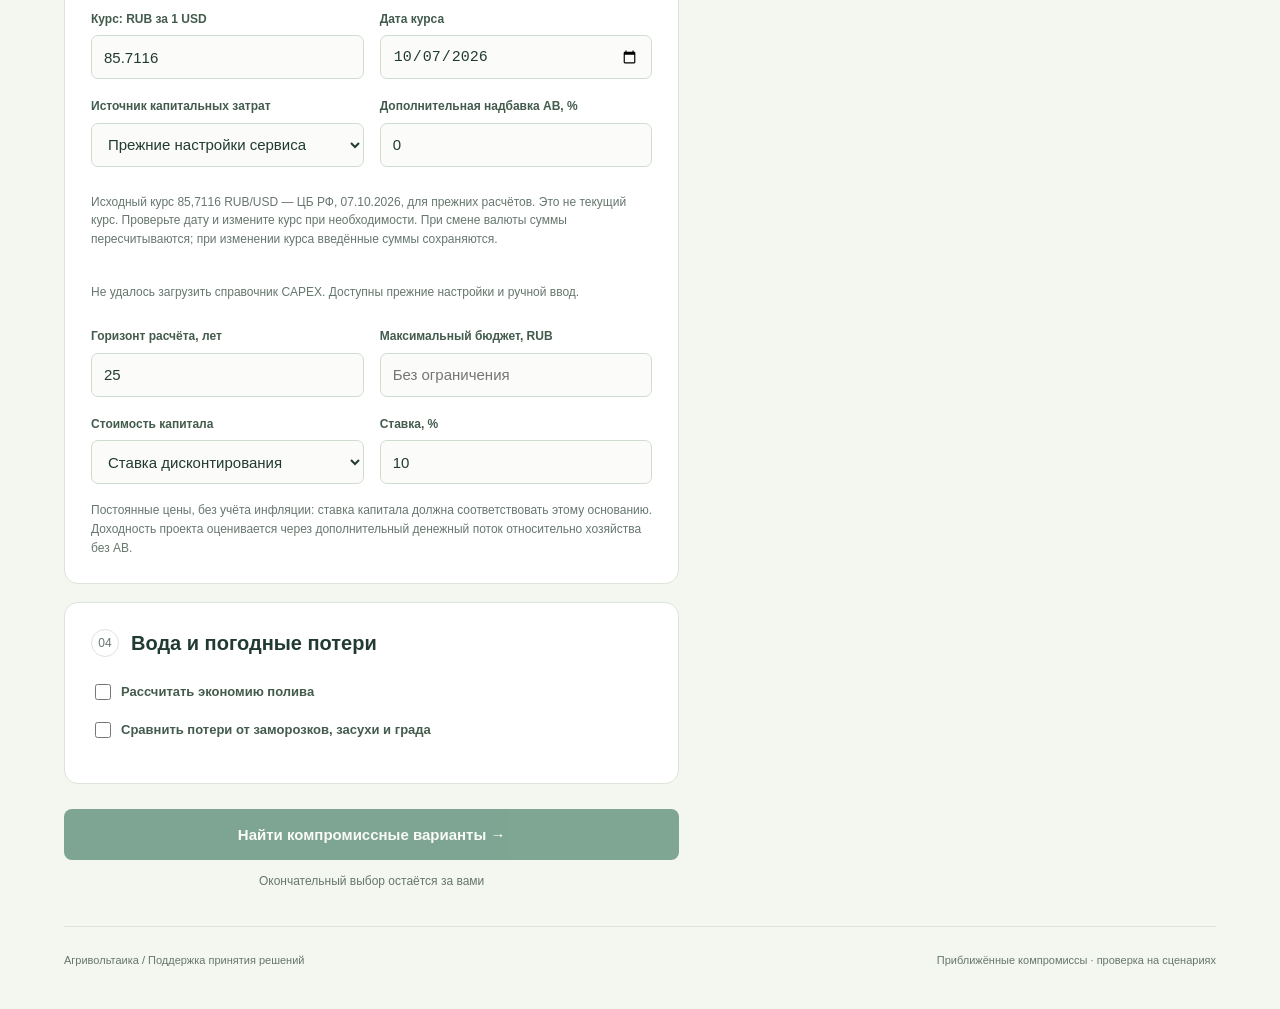
==== commit 927a93cc: "Add files via upload" ====
--- a/static/index.html
+++ b/static/index.html
@@ -1,10 +1,13 @@
-<!doctype html><html lang="ru"><head><meta charset="utf-8"><meta name="viewport" content="width=device-width,initial-scale=1"><title>Агривольтаика — выберите свой компромисс</title><link rel="stylesheet" href="/static/styles.css?v=20261029"><script src="/static/calculator-20261029.js" defer onerror="document.getElementById('startup-error').hidden=false"></script></head>
+<!doctype html><html lang="ru"><head><meta charset="utf-8"><meta name="viewport" content="width=device-width,initial-scale=1"><title>Агривольтаика — выберите свой компромисс</title><link rel="stylesheet" href="/static/styles.css?v=20261029"><script src="/static/calculator-20261106.js" defer onerror="document.getElementById('startup-error').hidden=false"></script></head>
 <body><header><a class="brand" href="/calculator"><span class="mark">АВ</span>Агривольтаика <span class="tag">Поддержка решений</span></a><div class="locale-controls"><label>Language / Язык <select id="ui-language"><option value="ru">Русский</option><option value="en">English</option></select></label><label>Currency / Валюта <select id="ui-currency"><option value="RUB">RUB</option><option value="USD">USD</option></select></label></div></header><main><p id="startup-error" role="alert" class="notice" hidden>Не удалось загрузить программу калькулятора. Обновите файлы сервиса на сервере и перезагрузите страницу. / Calculator code failed to load. Update the server files and reload.</p><noscript>Для калькулятора необходимо включить JavaScript. / Please enable JavaScript.</noscript>
 <div class="intro"><div><p class="eyebrow">ПРОДУКЦИЯ · ЭНЕРГИЯ · ДОХОД</p><h1>Найдите свой баланс.</h1><p class="lead">Сравните компромиссные варианты для вашего хозяйства.<br>Посмотрите, как они меняются при другой погоде и ценах.</p></div><aside><span class="dot"></span> Решение за вами<p>Больше энергии, сохранение продуктивности или доходность — сравните показатели и выберите подходящий вариант.</p></aside></div>
 <div class="workspace"><form id="project-form">
 <section class="card"><div class="section-title"><span>01</span><h2>Ваше хозяйство</h2></div><div class="fields">
-<label>Направление<select name="sector" id="sector"><option value="crop">Растениеводство</option><option value="aqua">Аквакультура</option><option value="forest">Лесное хозяйство</option></select></label>
+<label>Направление<select name="sector" id="sector"><option value="crop">Растениеводство</option><option value="aqua">Аквакультура</option><option value="forest">Лесное хозяйство</option><option value="livestock">Животноводство</option></select></label>
 <label>Площадь, га<input name="area_ha" type="number" min="0.001" max="1000000" step="any" value="10" required></label>
+<label id="animal-count-field" hidden>Поголовье, голов<input name="animal_count" type="number" min="1" max="10000000" step="1" disabled></label>
+<label id="animal-baseline-mode-field" hidden>Источник продуктивности<select name="livestock_baseline_mode" id="animal-baseline-mode" disabled><option value="database">Из базы исследований</option><option value="manual">Данные моего хозяйства</option></select></label>
+<label id="animal-days-field" hidden>Дней лактации или откорма в году<input name="productive_days" id="animal-days" type="number" min="1" max="366" step="1" disabled></label>
 <label>Культура или вид<select name="product_name" id="product-list" required></select></label>
 <label>Страна<input name="country" value="Russian Federation" list="country-list" required><datalist id="country-list"></datalist></label>
 <label>Широта<input name="lat" type="number" min="-90" max="90" step="any" value="45" required></label>
